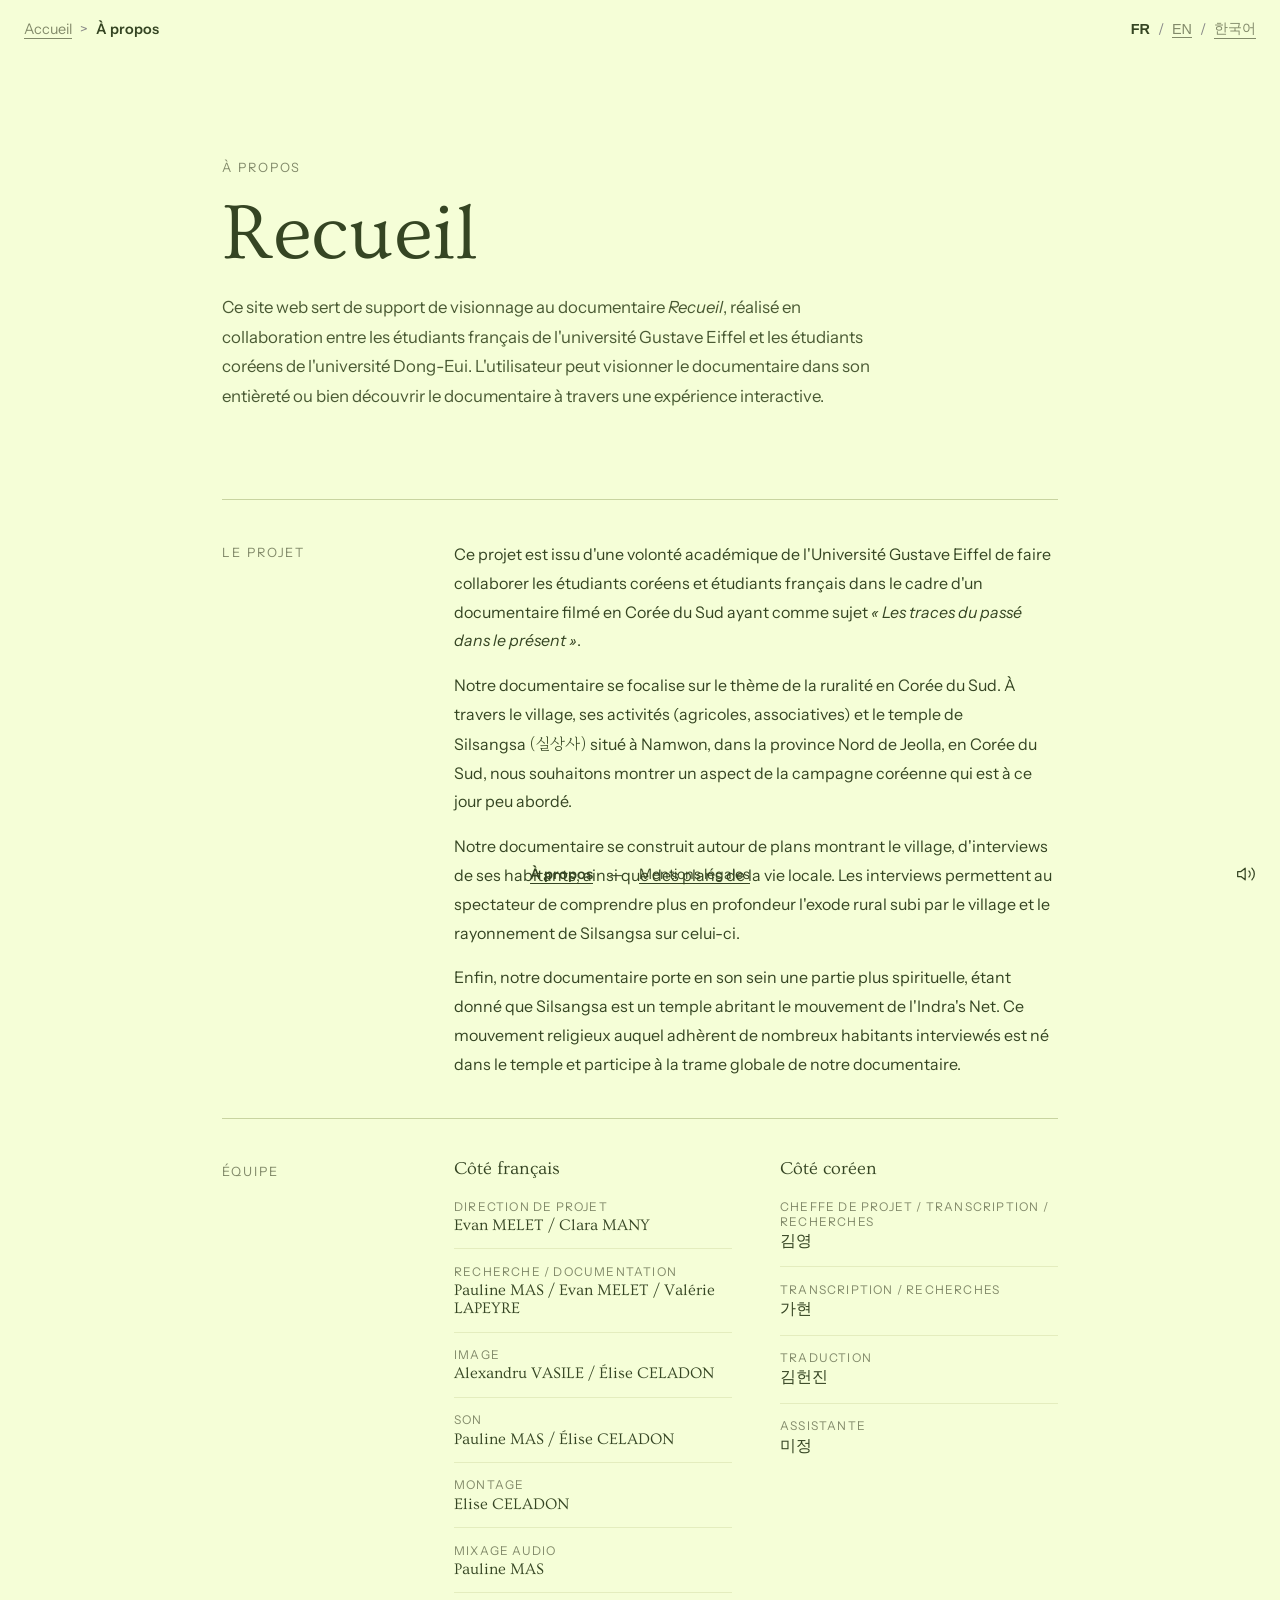
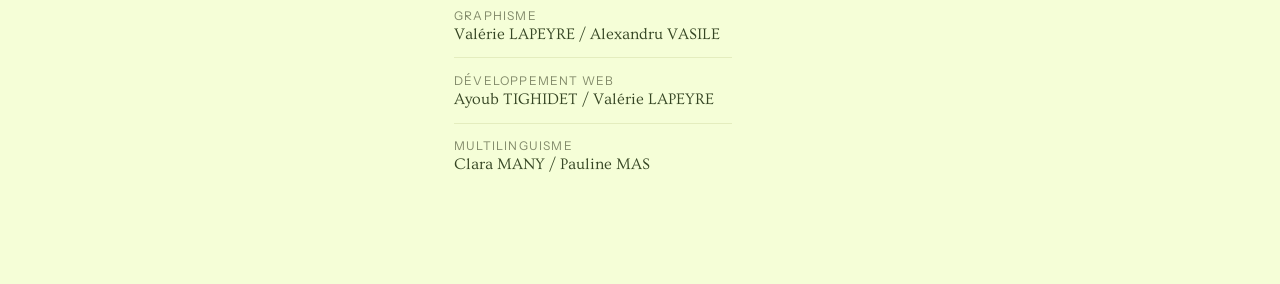
==== a-propos.html @ 7d7532be "la page a propos" ====
<!doctype html>
<html lang="fr">
  <head>
    <meta charset="UTF-8" />
    <meta name="viewport" content="width=device-width, initial-scale=1.0" />
    <link rel="preconnect" href="https://fonts.googleapis.com" />
    <link rel="preconnect" href="https://fonts.gstatic.com" crossorigin />
    <link
      href="https://fonts.googleapis.com/css2?family=Gowun+Batang&family=Instrument+Sans:ital,wght@0,400..700;1,400..700&family=Ovo&display=swap"
      rel="stylesheet"
    />
    <script src="script/script.js" defer></script>
    <link rel="stylesheet" href="styles/style.css" />
    <link rel="stylesheet" href="styles/top-fil.css" />
    <link rel="stylesheet" href="styles/a-propos.css" />
    <title>Recueil — À propos</title>
    <link rel="icon" type="image/x-icon" href="img/favicon.png" />
  </head>
  <body>
    <header>
      <nav class="fil">
        <a href="index.html" class="top-link">Accueil</a>
        <span>></span>
        <span class="actif top-link">À propos</span>
      </nav>
      <nav class="langues" aria-label="Choix de la langue">
        <button class="actif top-link langue" onclick="changerLangue('fr', this)">FR</button>
        <span>/</span>
        <button class="top-link langue" onclick="changerLangue('en', this)">EN</button>
        <span>/</span>
        <button class="top-link langue" onclick="changerLangue('kr', this)">한국어</button>
      </nav>
    </header>

    <main class="apropos-main">

      <!-- TITRE -->
      <section class="apropos-hero">
        <p class="apropos-label">À propos</p>
        <h1 class="apropos-title">Recueil</h1>
        <p class="apropos-subtitle">
          Ce site web sert de support de visionnage au documentaire <em>Recueil</em>, réalisé en collaboration entre les étudiants français de l'université Gustave Eiffel et les étudiants coréens de l'université Dong-Eui. L'utilisateur peut visionner le documentaire dans son entièreté ou bien découvrir le documentaire à travers une expérience interactive.
        </p>
      </section>

      <div class="apropos-divider"></div>

      <!-- LE PROJET -->
      <section class="apropos-section">
        <div class="apropos-section-label">Le projet</div>
        <div class="apropos-section-body">
          <p>
            Ce projet est issu d'une volonté académique de l'Université Gustave Eiffel de faire collaborer les étudiants coréens et étudiants français dans le cadre d'un documentaire filmé en Corée du Sud ayant comme sujet <em>«&nbsp;Les traces du passé dans le présent&nbsp;»</em>.
          </p>
          <p>
            Notre documentaire se focalise sur le thème de la ruralité en Corée du Sud. À travers le village, ses activités (agricoles, associatives) et le temple de Silsangsa&nbsp;<span class="hangul">(실상사)</span> situé à Namwon, dans la province Nord de Jeolla, en Corée du Sud, nous souhaitons montrer un aspect de la campagne coréenne qui est à ce jour peu abordé.
          </p>
          <p>
            Notre documentaire se construit autour de plans montrant le village, d'interviews de ses habitants, ainsi que des plans de la vie locale. Les interviews permettent au spectateur de comprendre plus en profondeur l'exode rural subi par le village et le rayonnement de Silsangsa sur celui-ci.
          </p>
          <p>
            Enfin, notre documentaire porte en son sein une partie plus spirituelle, étant donné que Silsangsa est un temple abritant le mouvement de l'Indra's Net. Ce mouvement religieux auquel adhèrent de nombreux habitants interviewés est né dans le temple et participe à la trame globale de notre documentaire.
          </p>
        </div>
      </section>

      <div class="apropos-divider"></div>

      <!-- ÉQUIPE -->
      <section class="apropos-section apropos-equipe">
        <div class="apropos-section-label">Équipe</div>
        <div class="apropos-equipe-cols">

          <!-- Côté français -->
          <div class="apropos-equipe-bloc">
            <h2 class="equipe-titre">Côté français</h2>
            <ul class="equipe-liste">
              <li>
                <span class="role">Direction de projet</span>
                <span class="noms">Evan MELET / Clara MANY</span>
              </li>
              <li>
                <span class="role">Recherche / Documentation</span>
                <span class="noms">Pauline MAS / Evan MELET / Valérie LAPEYRE</span>
              </li>
              <li>
                <span class="role">Image</span>
                <span class="noms">Alexandru VASILE / Élise CELADON</span>
              </li>
              <li>
                <span class="role">Son</span>
                <span class="noms">Pauline MAS / Élise CELADON</span>
              </li>
              <li>
                <span class="role">Montage</span>
                <span class="noms">Elise CELADON</span>
              </li>
              <li>
                <span class="role">Mixage audio</span>
                <span class="noms">Pauline MAS</span>
              </li>
              <li>
                <span class="role">Graphisme</span>
                <span class="noms">Valérie LAPEYRE / Alexandru VASILE</span>
              </li>
              <li>
                <span class="role">Développement Web</span>
                <span class="noms">Ayoub TIGHIDET / Valérie LAPEYRE</span>
              </li>
              <li>
                <span class="role">Multilinguisme</span>
                <span class="noms">Clara MANY / Pauline MAS</span>
              </li>
            </ul>
          </div>

          <!-- Côté coréen -->
          <div class="apropos-equipe-bloc">
            <h2 class="equipe-titre">Côté coréen</h2>
            <ul class="equipe-liste">
              <li>
                <span class="role">Cheffe de projet / transcription / recherches</span>
                <span class="noms hangul">김영</span>
              </li>
              <li>
                <span class="role">Transcription / recherches</span>
                <span class="noms hangul">가현</span>
              </li>
              <li>
                <span class="role">Traduction</span>
                <span class="noms hangul">김헌진</span>
              </li>
              <li>
                <span class="role">Assistante</span>
                <span class="noms hangul">미정</span>
              </li>
            </ul>
          </div>

        </div>
      </section>

    </main>

    <footer>
      <a href="a-propos.html" class="link actif">À propos</a>
      <span>—</span>
      <a href="mentions-legales.html" class="link">Mentions légales</a>
      <button class="son" id="btnSon" aria-label="Couper le son">
        <svg class="icon-son-on" width="20" height="20" viewBox="0 0 24 24" fill="none" stroke="#354523" stroke-width="1.5" stroke-linecap="round" stroke-linejoin="round">
          <polygon points="11 5 6 9 2 9 2 15 6 15 11 19 11 5" />
          <path d="M19.07 4.93a10 10 0 0 1 0 14.14" />
          <path d="M15.54 8.46a5 5 0 0 1 0 7.07" />
        </svg>
        <svg class="icon-son-off" width="20" height="20" viewBox="0 0 24 24" fill="none" stroke="#354523" stroke-width="1.5" stroke-linecap="round" stroke-linejoin="round">
          <polygon points="11 5 6 9 2 9 2 15 6 15 11 19 11 5" />
          <line x1="23" y1="9" x2="17" y2="15" />
          <line x1="17" y1="9" x2="23" y2="15" />
        </svg>
      </button>
    </footer>
  </body>
</html>
---- styles/style.css ----
*,
*::before,
*::after {
  box-sizing: border-box;
}

html {
  margin: 0;
  padding: 0;
}

body,
h1,
h2,
h3,
h4,
h5,
p,
a {
  margin: 0;
}

h1,
h2,
h3,
h4,
h5 {
  font-family: "Ovo", serif;
}

h1.coreen {
  font-family: "Gowun Batang", serif;
  line-height: 1.2;
}

.coreen {
  word-break: keep-all;
}

button {
  background-color: inherit;
  border: inherit;
  padding: inherit;
  margin: inherit;
}

body {
  background-color: #f5fed7;
  color: #354523;
  font-family: "Instrument Sans", sans-serif;
}

.link {
  position: relative;
}

header span,
.top-link {
  font-size: 0.9rem;
}

.actif {
  font-weight: 600;
}

.link,
.top-link:not(.actif) {
  cursor: pointer;
}

.link::before,
.top-link::before {
  content: "";
  width: 100%;
  height: 1px;
  position: absolute;
  background-color: #828a6a;
  bottom: -1px;
  display: block;
  right: 0;
  transition: all 0.2s ease-out;
}

.link:hover::before,
.top-link:hover::before {
  width: 0%;
  transition: all 0.2s ease-out;
}

.top-link.actif::before {
  opacity: 0;
}

footer .link::before {
  background-color: #354523;
}

/* ── HEADER ── */
header {
  position: fixed;
  top: 0;
  width: 100%;
  display: flex;
  justify-content: flex-end;
  align-items: center;
  padding: 1.2rem 1.5rem;
}

header nav {
  display: flex;
  align-items: center;
  gap: 0.5rem;
}

.top-link {
  color: #828a6a;
  text-decoration: none;
  position: relative;
  font-size: 0.9rem;
}

.top-link.actif,
.top-link:hover {
  color: #354523;
  transition: all 0.2s ease-out;
}

.header .top-link.actif::before {
  opacity: 0;
  transition: all 0.2s ease-out;
}

.header .top-link:not(.actif)::before {
  opacity: 1;
  transition: all 0.2s ease-out;
}

header nav span {
  color: #888888;
}

a {
  font-family: "Instrument Sans", sans-serif;
  font-weight: 400;
  font-size: 1rem;
  text-decoration: none;
  color: inherit;
}

a.btn {
  /* border: 1px solid #354523; */
  font-size: calc(20 / 16 * 1rem);
  border-radius: 999px;
  padding: 1rem 2rem;
  background-color: #354523;
  color: #f5f2d6;
  transition: all 0.2s ease-out;
}

a.btn:hover {
  background-color: #212c16;
  transition: all 0.2s ease-out;
}

/* ── FOOTER ── */
footer {
  position: fixed;
  bottom: 0;
  width: 100%;
  color: #354523;
  display: flex;
  justify-content: center;
  align-items: center;
  gap: 1rem;
  padding: 1rem 1.5rem;
}

footer a {
  font-family: "Instrument Sans", sans-serif;
  font-weight: 400;
  font-size: 0.9rem;
}

.son {
  background: none;
  background-color: transparent;
  border: none;
  cursor: pointer;
  padding: 0;
  margin: 0;
  display: flex;
  align-items: center;
  outline: none;
  appearance: none;
  -webkit-appearance: none;
  box-shadow: none;
  position: absolute;
  bottom: 1rem;
  right: 1.5rem;
}

/* Par défaut : son ON visible, son OFF caché */
.icon-son-on {
  display: block;
}

.icon-son-off {
  display: none;
}

/* Quand muted : son ON caché, son OFF visible */
.son.muted .icon-son-on {
  display: none;
}

.son.muted .icon-son-off {
  display: block;
}
---- styles/top-fil.css ----
header {
  z-index: 10;
  display: flex;
  justify-content: space-between;
}

header nav {
  display: flex;
  align-items: center;
  gap: 0.5rem;
}
---- styles/a-propos.css ----
/* ── À PROPOS ── */
.apropos-main {
  padding-top: 8rem; /* augmente le padding-top existant */
}

.apropos-main {
  padding-top: 6rem;
  padding-bottom: 6rem;
  max-width: 900px;
  margin: 0 auto;
  padding-left: 2rem;
  padding-right: 2rem;
  display: flex;
  flex-direction: column;
  gap: 0;
}

/* Hero */
.apropos-hero {
  padding: 4rem 0 3rem;
  display: flex;
  flex-direction: column;
  gap: 1.2rem;
}

.apropos-label {
  font-size: 0.8rem;
  text-transform: uppercase;
  letter-spacing: 0.15em;
  color: #828a6a;
  font-family: "Instrument Sans", sans-serif;
}

.apropos-title {
  font-family: "Ovo", serif;
  font-weight: 400;
  font-size: 5rem;
  color: #354523;
  line-height: 1;
  margin: 0;
}

.apropos-subtitle {
  font-size: 1.05rem;
  line-height: 1.75;
  color: #4a5a34;
  max-width: 680px;
}

/* Divider */
.apropos-divider {
  width: 100%;
  height: 1px;
  background-color: #c8d4a0;
  margin: 2.5rem 0;
}

/* Sections */
.apropos-section {
  display: grid;
  grid-template-columns: 200px 1fr;
  gap: 2rem;
  align-items: start;
}

.apropos-section-label {
  font-size: 0.8rem;
  text-transform: uppercase;
  letter-spacing: 0.15em;
  color: #828a6a;
  font-family: "Instrument Sans", sans-serif;
  padding-top: 0.3rem;
  position: sticky;
  top: 5rem;
}

.apropos-section-body {
  display: flex;
  flex-direction: column;
  gap: 1rem;
}

.apropos-section-body p {
  font-size: 1rem;
  line-height: 1.8;
  color: #354523;
}

.hangul {
  font-family: "Gowun Batang", serif;
}

/* Équipe */
.apropos-equipe .apropos-equipe-cols {
  display: grid;
  grid-template-columns: 1fr 1fr;
  gap: 3rem;
}

.equipe-titre {
  font-family: "Ovo", serif;
  font-weight: 400;
  font-size: 1.1rem;
  color: #354523;
  margin-bottom: 1.2rem;
}

.equipe-liste {
  list-style: none;
  padding: 0;
  margin: 0;
  display: flex;
  flex-direction: column;
  gap: 0.9rem;
}

.equipe-liste li {
  display: flex;
  flex-direction: column;
  gap: 0.15rem;
  padding-bottom: 0.9rem;
  border-bottom: 1px solid #e4edbe;
}

.equipe-liste li:last-child {
  border-bottom: none;
}

.role {
  font-size: 0.75rem;
  text-transform: uppercase;
  letter-spacing: 0.1em;
  color: #828a6a;
}

.noms {
  font-size: 1rem;
  color: #354523;
  font-family: "Ovo", serif;
}

/* Responsive */
@media (max-width: 700px) {
  .apropos-section {
    grid-template-columns: 1fr;
    gap: 1rem;
  }

  .apropos-section-label {
    position: static;
  }

  .apropos-equipe .apropos-equipe-cols {
    grid-template-columns: 1fr;
    gap: 2rem;
  }

  .apropos-title {
    font-size: 3.5rem;
  }
}
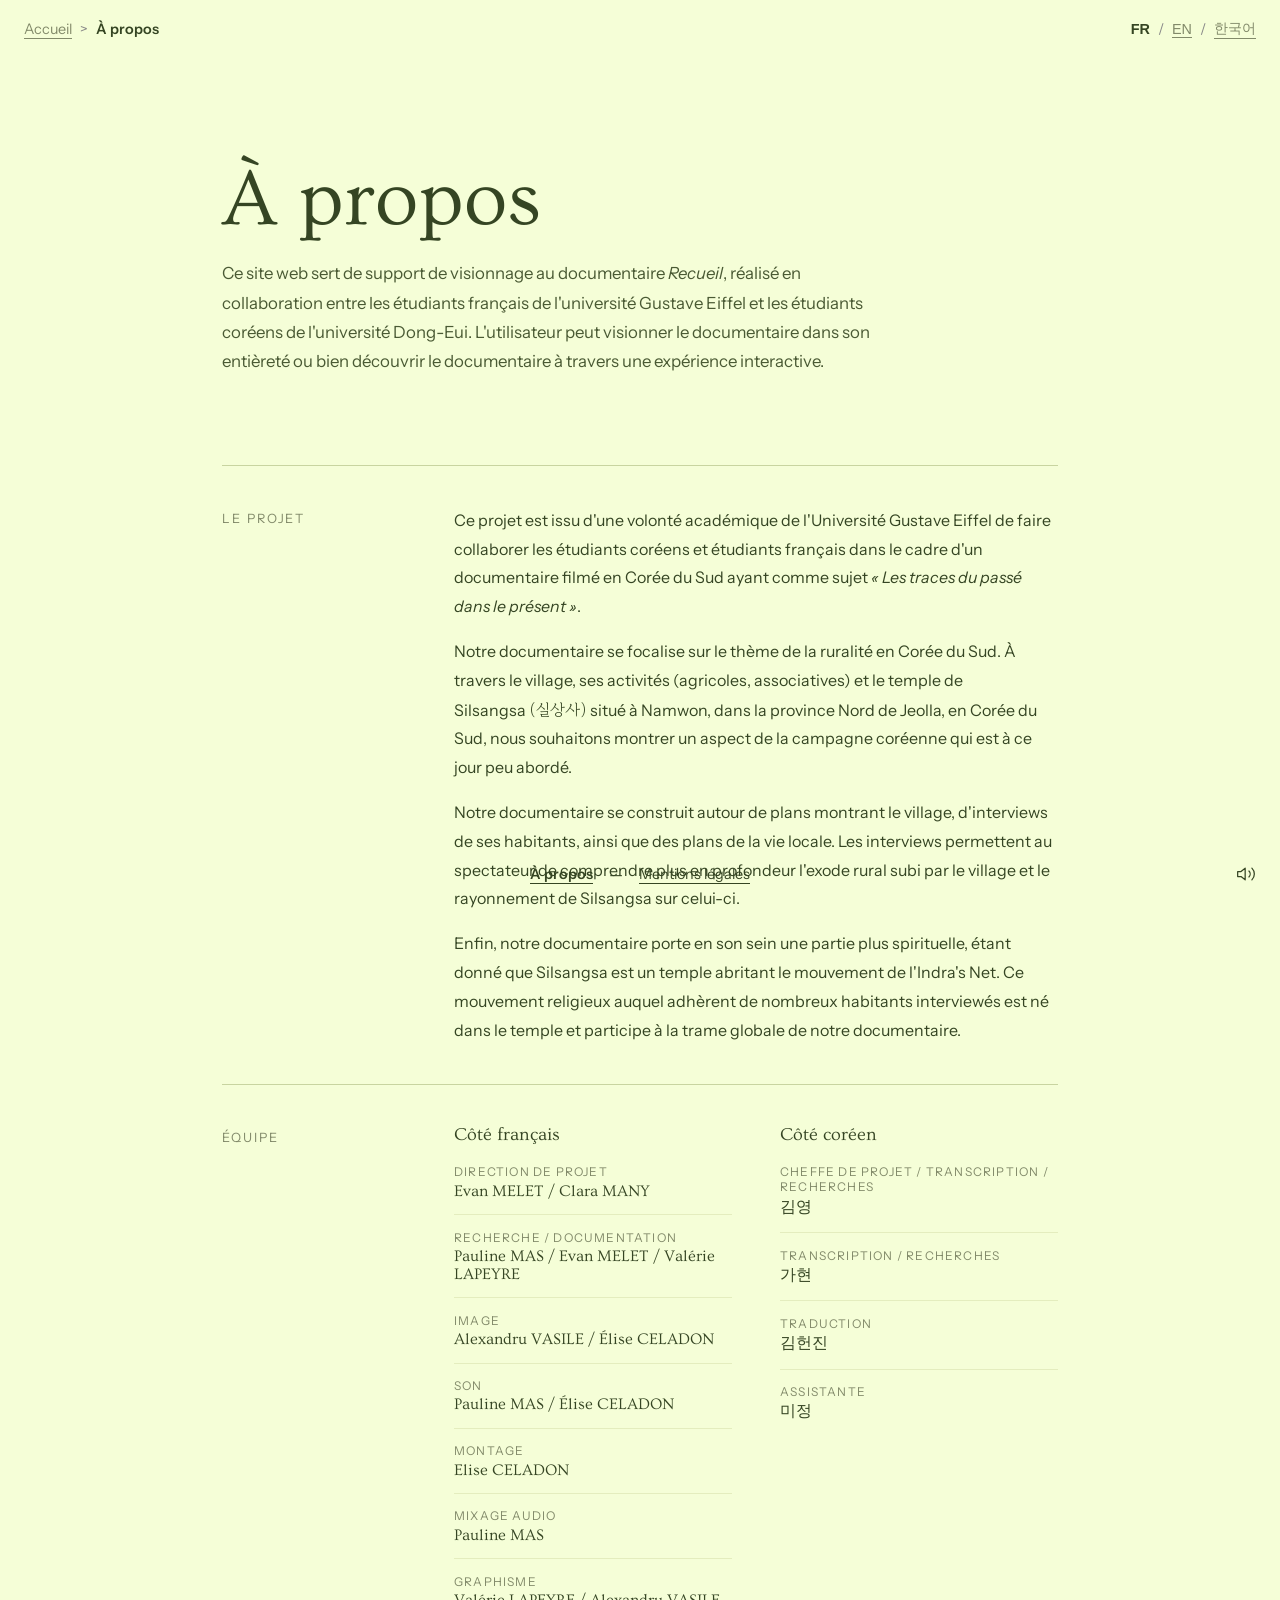
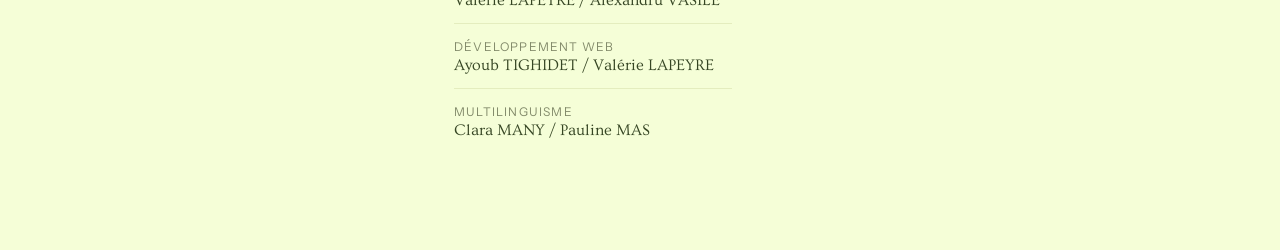
==== commit bddde536: "fix de la page a propos" ====
--- a/a-propos.html
+++ b/a-propos.html
@@ -36,8 +36,7 @@
 
       <!-- TITRE -->
       <section class="apropos-hero">
-        <p class="apropos-label">À propos</p>
-        <h1 class="apropos-title">Recueil</h1>
+        <h1 class="apropos-title">À propos</h1>
         <p class="apropos-subtitle">
           Ce site web sert de support de visionnage au documentaire <em>Recueil</em>, réalisé en collaboration entre les étudiants français de l'université Gustave Eiffel et les étudiants coréens de l'université Dong-Eui. L'utilisateur peut visionner le documentaire dans son entièreté ou bien découvrir le documentaire à travers une expérience interactive.
         </p>
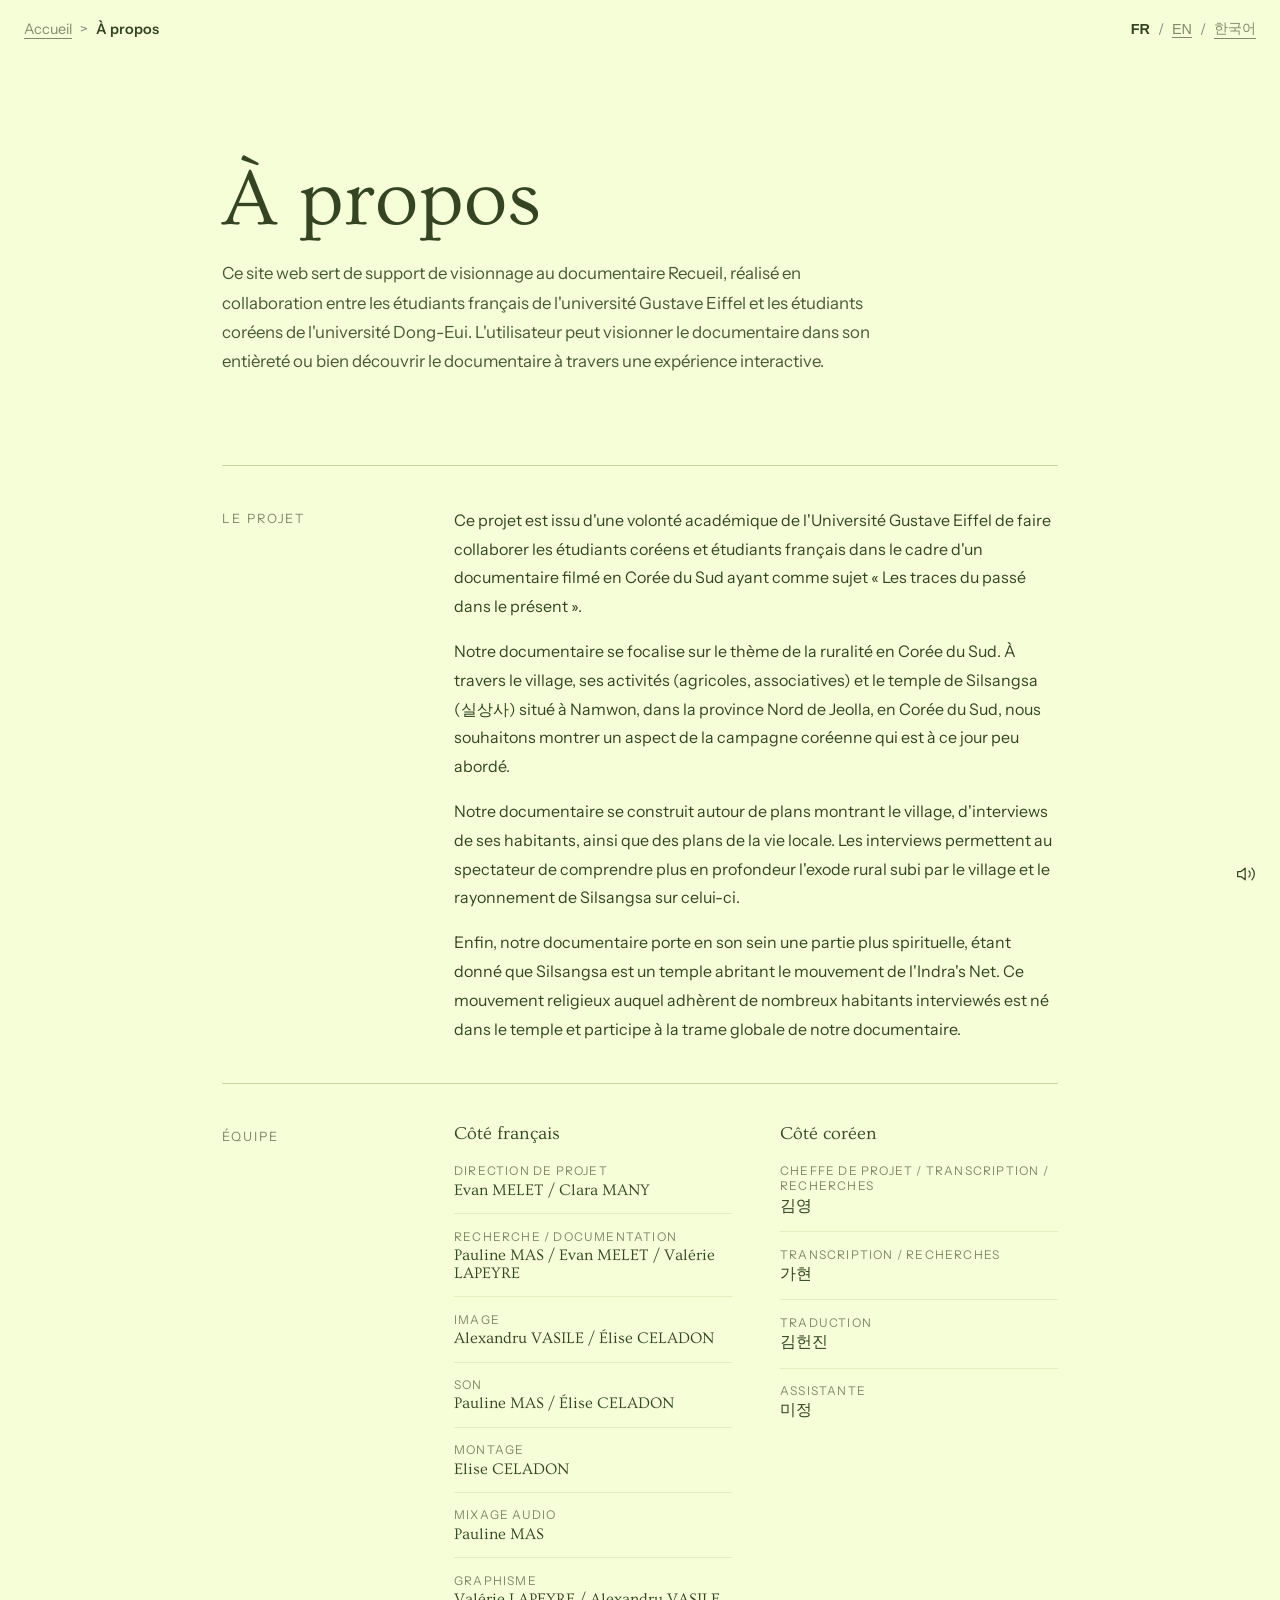
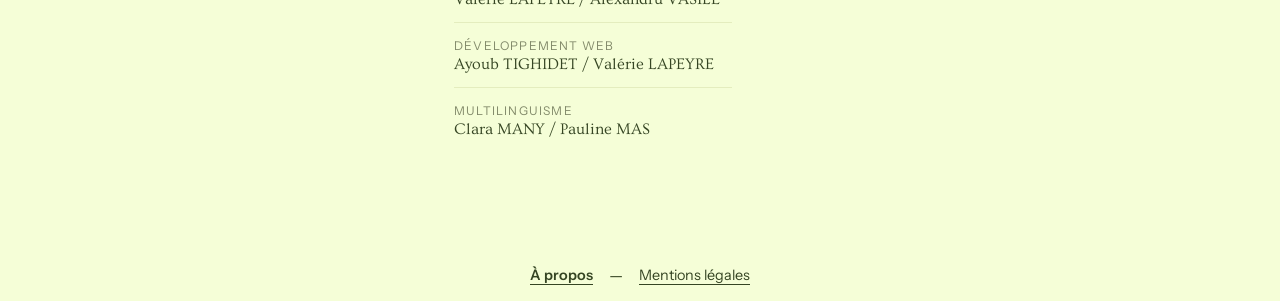
==== commit 462bf2be: "fix de la traduction" ====
--- a/a-propos.html
+++ b/a-propos.html
@@ -13,15 +13,15 @@
     <link rel="stylesheet" href="styles/style.css" />
     <link rel="stylesheet" href="styles/top-fil.css" />
     <link rel="stylesheet" href="styles/a-propos.css" />
-    <title>Recueil — À propos</title>
+    <title data-traduction="title">Recueil — À propos</title>
     <link rel="icon" type="image/x-icon" href="img/favicon.png" />
   </head>
   <body>
     <header>
       <nav class="fil">
-        <a href="index.html" class="top-link">Accueil</a>
+        <a href="index.html" data-traduction="link-home" class="top-link">Accueil</a>
         <span>></span>
-        <span class="actif top-link">À propos</span>
+        <span data-traduction="about-fil" class="actif top-link">À propos</span>
       </nav>
       <nav class="langues" aria-label="Choix de la langue">
         <button class="actif top-link langue" onclick="changerLangue('fr', this)">FR</button>
@@ -36,8 +36,8 @@
 
       <!-- TITRE -->
       <section class="apropos-hero">
-        <h1 class="apropos-title">À propos</h1>
-        <p class="apropos-subtitle">
+        <h1 class="apropos-title" data-traduction="h1">À propos</h1>
+        <p class="apropos-subtitle" data-traduction="subtitle">
           Ce site web sert de support de visionnage au documentaire <em>Recueil</em>, réalisé en collaboration entre les étudiants français de l'université Gustave Eiffel et les étudiants coréens de l'université Dong-Eui. L'utilisateur peut visionner le documentaire dans son entièreté ou bien découvrir le documentaire à travers une expérience interactive.
         </p>
       </section>
@@ -46,18 +46,18 @@
 
       <!-- LE PROJET -->
       <section class="apropos-section">
-        <div class="apropos-section-label">Le projet</div>
+        <div class="apropos-section-label" data-traduction="label-projet">Le projet</div>
         <div class="apropos-section-body">
-          <p>
+          <p data-traduction="projet-p1">
             Ce projet est issu d'une volonté académique de l'Université Gustave Eiffel de faire collaborer les étudiants coréens et étudiants français dans le cadre d'un documentaire filmé en Corée du Sud ayant comme sujet <em>«&nbsp;Les traces du passé dans le présent&nbsp;»</em>.
           </p>
-          <p>
+          <p data-traduction="projet-p2">
             Notre documentaire se focalise sur le thème de la ruralité en Corée du Sud. À travers le village, ses activités (agricoles, associatives) et le temple de Silsangsa&nbsp;<span class="hangul">(실상사)</span> situé à Namwon, dans la province Nord de Jeolla, en Corée du Sud, nous souhaitons montrer un aspect de la campagne coréenne qui est à ce jour peu abordé.
           </p>
-          <p>
+          <p data-traduction="projet-p3">
             Notre documentaire se construit autour de plans montrant le village, d'interviews de ses habitants, ainsi que des plans de la vie locale. Les interviews permettent au spectateur de comprendre plus en profondeur l'exode rural subi par le village et le rayonnement de Silsangsa sur celui-ci.
           </p>
-          <p>
+          <p data-traduction="projet-p4">
             Enfin, notre documentaire porte en son sein une partie plus spirituelle, étant donné que Silsangsa est un temple abritant le mouvement de l'Indra's Net. Ce mouvement religieux auquel adhèrent de nombreux habitants interviewés est né dans le temple et participe à la trame globale de notre documentaire.
           </p>
         </div>
@@ -67,47 +67,47 @@
 
       <!-- ÉQUIPE -->
       <section class="apropos-section apropos-equipe">
-        <div class="apropos-section-label">Équipe</div>
+        <div class="apropos-section-label" data-traduction="label-equipe">Équipe</div>
         <div class="apropos-equipe-cols">
 
           <!-- Côté français -->
           <div class="apropos-equipe-bloc">
-            <h2 class="equipe-titre">Côté français</h2>
+            <h2 class="equipe-titre" data-traduction="equipe-fr-titre">Côté français</h2>
             <ul class="equipe-liste">
               <li>
-                <span class="role">Direction de projet</span>
+                <span class="role" data-traduction="role-direction">Direction de projet</span>
                 <span class="noms">Evan MELET / Clara MANY</span>
               </li>
               <li>
-                <span class="role">Recherche / Documentation</span>
+                <span class="role" data-traduction="role-recherche">Recherche / Documentation</span>
                 <span class="noms">Pauline MAS / Evan MELET / Valérie LAPEYRE</span>
               </li>
               <li>
-                <span class="role">Image</span>
+                <span class="role" data-traduction="role-image">Image</span>
                 <span class="noms">Alexandru VASILE / Élise CELADON</span>
               </li>
               <li>
-                <span class="role">Son</span>
+                <span class="role" data-traduction="role-son">Son</span>
                 <span class="noms">Pauline MAS / Élise CELADON</span>
               </li>
               <li>
-                <span class="role">Montage</span>
+                <span class="role" data-traduction="role-montage">Montage</span>
                 <span class="noms">Elise CELADON</span>
               </li>
               <li>
-                <span class="role">Mixage audio</span>
+                <span class="role" data-traduction="role-mixage">Mixage audio</span>
                 <span class="noms">Pauline MAS</span>
               </li>
               <li>
-                <span class="role">Graphisme</span>
+                <span class="role" data-traduction="role-graphisme">Graphisme</span>
                 <span class="noms">Valérie LAPEYRE / Alexandru VASILE</span>
               </li>
               <li>
-                <span class="role">Développement Web</span>
+                <span class="role" data-traduction="role-dev">Développement Web</span>
                 <span class="noms">Ayoub TIGHIDET / Valérie LAPEYRE</span>
               </li>
               <li>
-                <span class="role">Multilinguisme</span>
+                <span class="role" data-traduction="role-multilinguisme">Multilinguisme</span>
                 <span class="noms">Clara MANY / Pauline MAS</span>
               </li>
             </ul>
@@ -115,22 +115,22 @@
 
           <!-- Côté coréen -->
           <div class="apropos-equipe-bloc">
-            <h2 class="equipe-titre">Côté coréen</h2>
+            <h2 class="equipe-titre" data-traduction="equipe-kr-titre">Côté coréen</h2>
             <ul class="equipe-liste">
               <li>
-                <span class="role">Cheffe de projet / transcription / recherches</span>
+                <span class="role" data-traduction="role-cheffe">Cheffe de projet / transcription / recherches</span>
                 <span class="noms hangul">김영</span>
               </li>
               <li>
-                <span class="role">Transcription / recherches</span>
+                <span class="role" data-traduction="role-transcription">Transcription / recherches</span>
                 <span class="noms hangul">가현</span>
               </li>
               <li>
-                <span class="role">Traduction</span>
+                <span class="role" data-traduction="role-traduction">Traduction</span>
                 <span class="noms hangul">김헌진</span>
               </li>
               <li>
-                <span class="role">Assistante</span>
+                <span class="role" data-traduction="role-assistante">Assistante</span>
                 <span class="noms hangul">미정</span>
               </li>
             </ul>
@@ -142,9 +142,9 @@
     </main>
 
     <footer>
-      <a href="a-propos.html" class="link actif">À propos</a>
+      <a href="a-propos.html" data-traduction="about" class="link actif">À propos</a>
       <span>—</span>
-      <a href="mentions-legales.html" class="link">Mentions légales</a>
+      <a href="mentions-legales.html" data-traduction="legal-notices" class="link">Mentions légales</a>
       <button class="son" id="btnSon" aria-label="Couper le son">
         <svg class="icon-son-on" width="20" height="20" viewBox="0 0 24 24" fill="none" stroke="#354523" stroke-width="1.5" stroke-linecap="round" stroke-linejoin="round">
           <polygon points="11 5 6 9 2 9 2 15 6 15 11 19 11 5" />
--- a/styles/style.css
+++ b/styles/style.css
@@ -194,7 +194,7 @@
   appearance: none;
   -webkit-appearance: none;
   box-shadow: none;
-  position: absolute;
+  position: fixed;
   bottom: 1rem;
   right: 1.5rem;
 }
--- a/styles/a-propos.css
+++ b/styles/a-propos.css
@@ -158,4 +158,10 @@
   .apropos-title {
     font-size: 3.5rem;
   }
-}+}
+
+/* Footer toujours en bas de page */
+footer {
+  position: initial;
+}
+
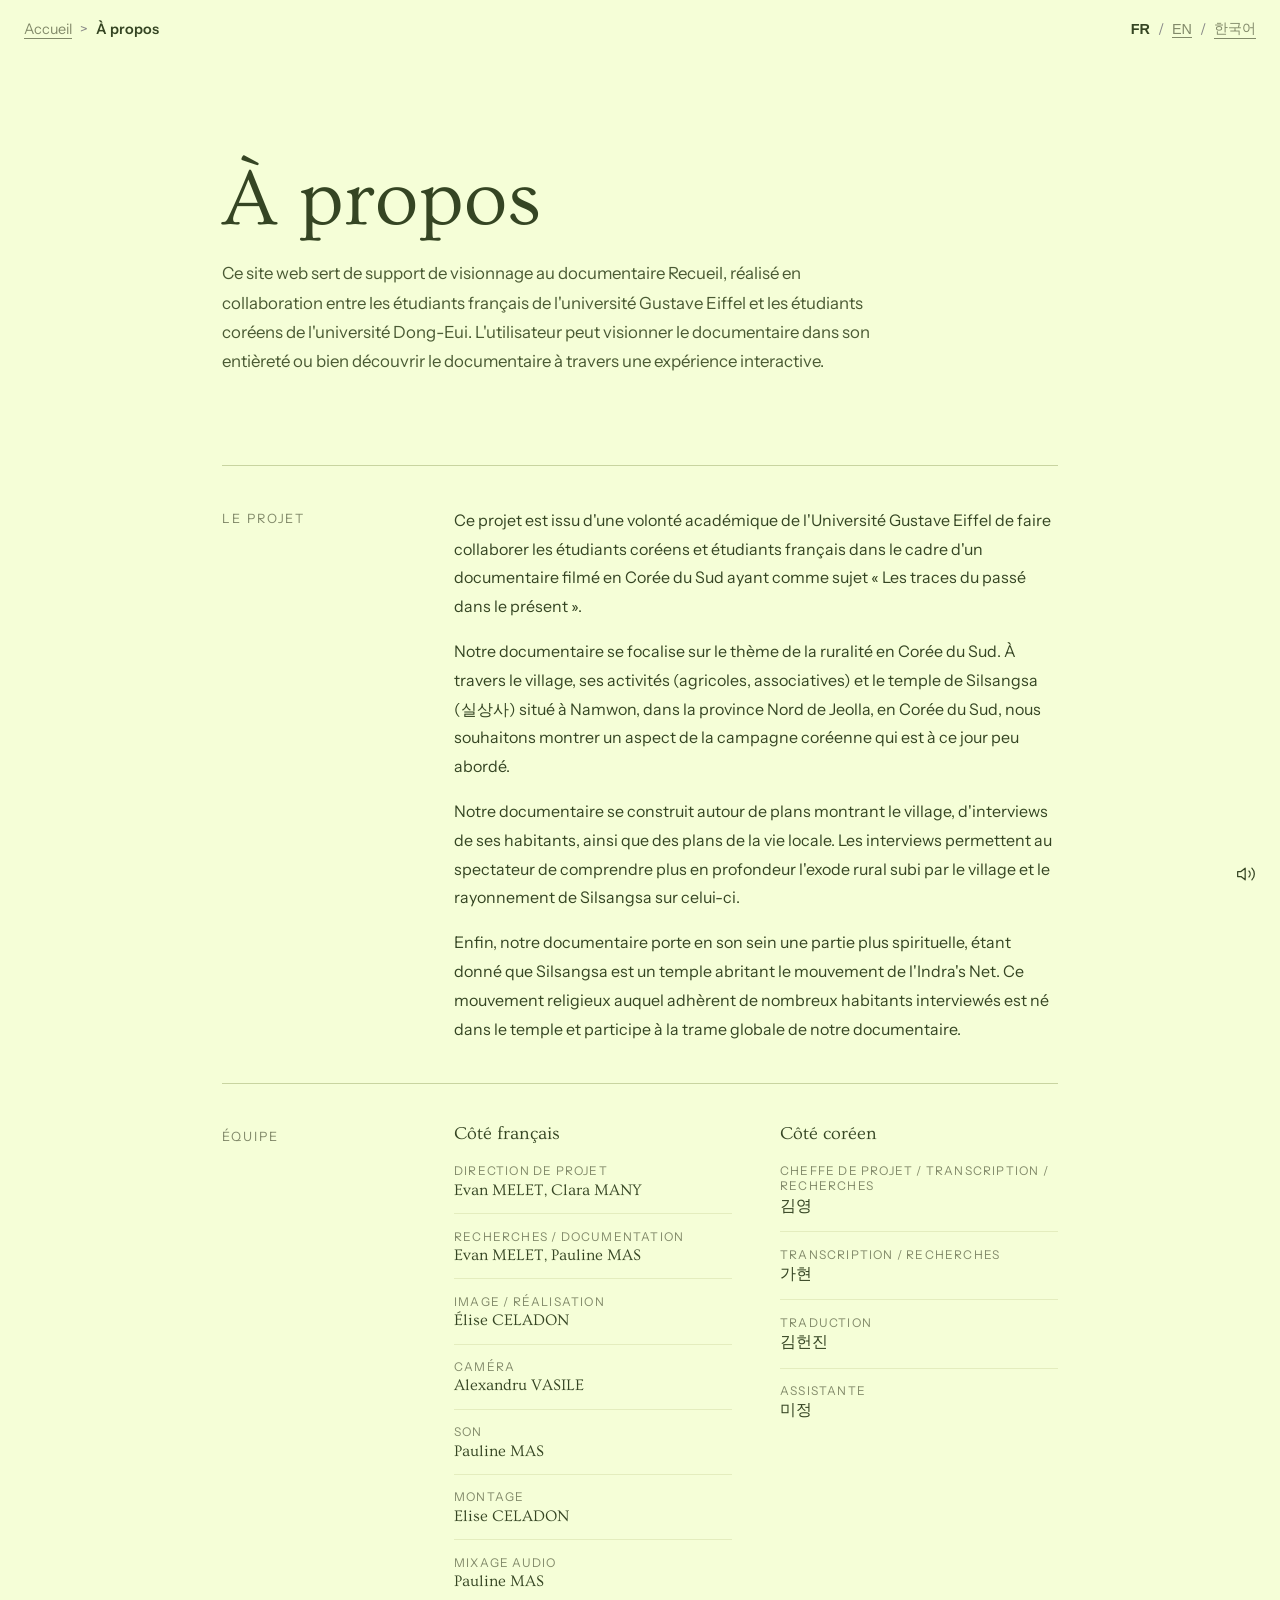
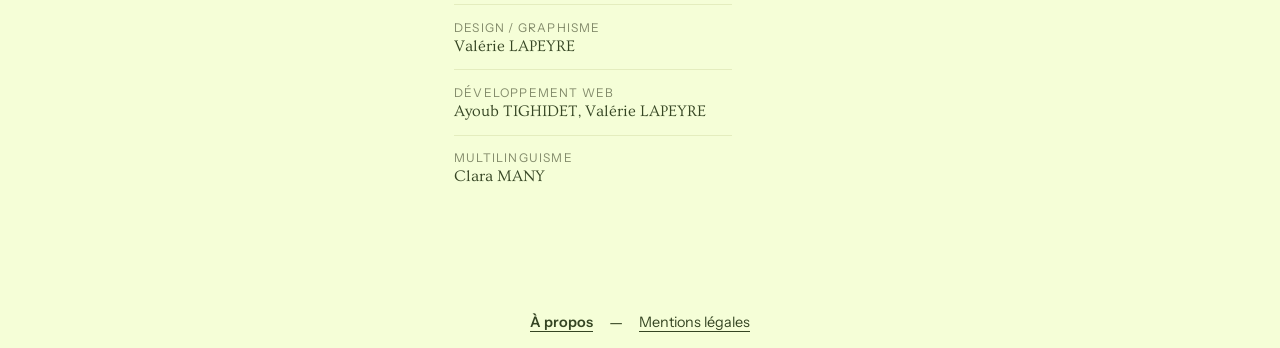
==== commit e2617895: "update style" ====
--- a/a-propos.html
+++ b/a-propos.html
@@ -19,26 +19,41 @@
   <body>
     <header>
       <nav class="fil">
-        <a href="index.html" data-traduction="link-home" class="top-link">Accueil</a>
+        <a href="index.html" data-traduction="link-home" class="top-link"
+          >Accueil</a
+        >
         <span>></span>
         <span data-traduction="about-fil" class="actif top-link">À propos</span>
       </nav>
       <nav class="langues" aria-label="Choix de la langue">
-        <button class="actif top-link langue" onclick="changerLangue('fr', this)">FR</button>
+        <button
+          class="actif top-link langue"
+          onclick="changerLangue('fr', this)"
+        >
+          FR
+        </button>
         <span>/</span>
-        <button class="top-link langue" onclick="changerLangue('en', this)">EN</button>
+        <button class="top-link langue" onclick="changerLangue('en', this)">
+          EN
+        </button>
         <span>/</span>
-        <button class="top-link langue" onclick="changerLangue('kr', this)">한국어</button>
+        <button class="top-link langue" onclick="changerLangue('kr', this)">
+          한국어
+        </button>
       </nav>
     </header>
 
     <main class="apropos-main">
-
       <!-- TITRE -->
       <section class="apropos-hero">
         <h1 class="apropos-title" data-traduction="h1">À propos</h1>
         <p class="apropos-subtitle" data-traduction="subtitle">
-          Ce site web sert de support de visionnage au documentaire <em>Recueil</em>, réalisé en collaboration entre les étudiants français de l'université Gustave Eiffel et les étudiants coréens de l'université Dong-Eui. L'utilisateur peut visionner le documentaire dans son entièreté ou bien découvrir le documentaire à travers une expérience interactive.
+          Ce site web sert de support de visionnage au documentaire
+          <em>Recueil</em>, réalisé en collaboration entre les étudiants
+          français de l'université Gustave Eiffel et les étudiants coréens de
+          l'université Dong-Eui. L'utilisateur peut visionner le documentaire
+          dans son entièreté ou bien découvrir le documentaire à travers une
+          expérience interactive.
         </p>
       </section>
 
@@ -46,19 +61,40 @@
 
       <!-- LE PROJET -->
       <section class="apropos-section">
-        <div class="apropos-section-label" data-traduction="label-projet">Le projet</div>
+        <div class="apropos-section-label" data-traduction="label-projet">
+          Le projet
+        </div>
         <div class="apropos-section-body">
           <p data-traduction="projet-p1">
-            Ce projet est issu d'une volonté académique de l'Université Gustave Eiffel de faire collaborer les étudiants coréens et étudiants français dans le cadre d'un documentaire filmé en Corée du Sud ayant comme sujet <em>«&nbsp;Les traces du passé dans le présent&nbsp;»</em>.
+            Ce projet est issu d'une volonté académique de l'Université Gustave
+            Eiffel de faire collaborer les étudiants coréens et étudiants
+            français dans le cadre d'un documentaire filmé en Corée du Sud ayant
+            comme sujet
+            <em>«&nbsp;Les traces du passé dans le présent&nbsp;»</em>.
           </p>
           <p data-traduction="projet-p2">
-            Notre documentaire se focalise sur le thème de la ruralité en Corée du Sud. À travers le village, ses activités (agricoles, associatives) et le temple de Silsangsa&nbsp;<span class="hangul">(실상사)</span> situé à Namwon, dans la province Nord de Jeolla, en Corée du Sud, nous souhaitons montrer un aspect de la campagne coréenne qui est à ce jour peu abordé.
+            Notre documentaire se focalise sur le thème de la ruralité en Corée
+            du Sud. À travers le village, ses activités (agricoles,
+            associatives) et le temple de Silsangsa&nbsp;<span class="hangul"
+              >(실상사)</span
+            >
+            situé à Namwon, dans la province Nord de Jeolla, en Corée du Sud,
+            nous souhaitons montrer un aspect de la campagne coréenne qui est à
+            ce jour peu abordé.
           </p>
           <p data-traduction="projet-p3">
-            Notre documentaire se construit autour de plans montrant le village, d'interviews de ses habitants, ainsi que des plans de la vie locale. Les interviews permettent au spectateur de comprendre plus en profondeur l'exode rural subi par le village et le rayonnement de Silsangsa sur celui-ci.
+            Notre documentaire se construit autour de plans montrant le village,
+            d'interviews de ses habitants, ainsi que des plans de la vie locale.
+            Les interviews permettent au spectateur de comprendre plus en
+            profondeur l'exode rural subi par le village et le rayonnement de
+            Silsangsa sur celui-ci.
           </p>
           <p data-traduction="projet-p4">
-            Enfin, notre documentaire porte en son sein une partie plus spirituelle, étant donné que Silsangsa est un temple abritant le mouvement de l'Indra's Net. Ce mouvement religieux auquel adhèrent de nombreux habitants interviewés est né dans le temple et participe à la trame globale de notre documentaire.
+            Enfin, notre documentaire porte en son sein une partie plus
+            spirituelle, étant donné que Silsangsa est un temple abritant le
+            mouvement de l'Indra's Net. Ce mouvement religieux auquel adhèrent
+            de nombreux habitants interviewés est né dans le temple et participe
+            à la trame globale de notre documentaire.
           </p>
         </div>
       </section>
@@ -67,91 +103,147 @@
 
       <!-- ÉQUIPE -->
       <section class="apropos-section apropos-equipe">
-        <div class="apropos-section-label" data-traduction="label-equipe">Équipe</div>
+        <div class="apropos-section-label" data-traduction="label-equipe">
+          Équipe
+        </div>
         <div class="apropos-equipe-cols">
-
           <!-- Côté français -->
           <div class="apropos-equipe-bloc">
-            <h2 class="equipe-titre" data-traduction="equipe-fr-titre">Côté français</h2>
+            <h2 class="equipe-titre" data-traduction="equipe-fr-titre">
+              Côté français
+            </h2>
             <ul class="equipe-liste">
               <li>
-                <span class="role" data-traduction="role-direction">Direction de projet</span>
-                <span class="noms">Evan MELET / Clara MANY</span>
-              </li>
-              <li>
-                <span class="role" data-traduction="role-recherche">Recherche / Documentation</span>
-                <span class="noms">Pauline MAS / Evan MELET / Valérie LAPEYRE</span>
-              </li>
-              <li>
-                <span class="role" data-traduction="role-image">Image</span>
-                <span class="noms">Alexandru VASILE / Élise CELADON</span>
-              </li>
-              <li>
-                <span class="role" data-traduction="role-son">Son</span>
-                <span class="noms">Pauline MAS / Élise CELADON</span>
+                <span class="role" data-traduction="role-direction"
+                  >Direction de projet</span
+                >
+                <span class="noms">Evan MELET, Clara MANY</span>
+              </li>
+              <li>
+                <span class="role" data-traduction="role-recherche"
+                  >Recherches / Documentation</span
+                >
+                <span class="noms">Evan MELET, Pauline MAS</span>
+              </li>
+              <li>
+                <span class="role" data-traduction="role-image"
+                  >Image et réalisation</span
+                >
+                <span class="noms">Élise CELADON</span>
+              </li>
+              <li>
+                <span class="role" data-traduction="role-camera">Caméra</span>
+                <span class="noms">Alexandru VASILE</span>
+              </li>
+              <li>
+                <span class="role" data-traduction="role-son">Prise son</span>
+                <span class="noms">Pauline MAS</span>
               </li>
               <li>
                 <span class="role" data-traduction="role-montage">Montage</span>
                 <span class="noms">Elise CELADON</span>
               </li>
               <li>
-                <span class="role" data-traduction="role-mixage">Mixage audio</span>
+                <span class="role" data-traduction="role-mixage"
+                  >Mixage audio</span
+                >
                 <span class="noms">Pauline MAS</span>
               </li>
               <li>
-                <span class="role" data-traduction="role-graphisme">Graphisme</span>
-                <span class="noms">Valérie LAPEYRE / Alexandru VASILE</span>
-              </li>
-              <li>
-                <span class="role" data-traduction="role-dev">Développement Web</span>
-                <span class="noms">Ayoub TIGHIDET / Valérie LAPEYRE</span>
-              </li>
-              <li>
-                <span class="role" data-traduction="role-multilinguisme">Multilinguisme</span>
-                <span class="noms">Clara MANY / Pauline MAS</span>
+                <span class="role" data-traduction="role-graphisme"
+                  >Graphisme</span
+                >
+                <span class="noms">Valérie LAPEYRE</span>
+              </li>
+              <li>
+                <span class="role" data-traduction="role-dev"
+                  >Développement Web</span
+                >
+                <span class="noms">Ayoub TIGHIDET, Valérie LAPEYRE</span>
+              </li>
+              <li>
+                <span class="role" data-traduction="role-multilinguisme"
+                  >Multilinguisme</span
+                >
+                <span class="noms">Clara MANY</span>
               </li>
             </ul>
           </div>
 
           <!-- Côté coréen -->
           <div class="apropos-equipe-bloc">
-            <h2 class="equipe-titre" data-traduction="equipe-kr-titre">Côté coréen</h2>
+            <h2 class="equipe-titre" data-traduction="equipe-kr-titre">
+              Côté coréen
+            </h2>
             <ul class="equipe-liste">
               <li>
-                <span class="role" data-traduction="role-cheffe">Cheffe de projet / transcription / recherches</span>
+                <span class="role" data-traduction="role-cheffe"
+                  >Cheffe de projet / transcription / recherches</span
+                >
                 <span class="noms hangul">김영</span>
               </li>
               <li>
-                <span class="role" data-traduction="role-transcription">Transcription / recherches</span>
+                <span class="role" data-traduction="role-transcription"
+                  >Transcription / recherches</span
+                >
                 <span class="noms hangul">가현</span>
               </li>
               <li>
-                <span class="role" data-traduction="role-traduction">Traduction</span>
+                <span class="role" data-traduction="role-traduction"
+                  >Traduction</span
+                >
                 <span class="noms hangul">김헌진</span>
               </li>
               <li>
-                <span class="role" data-traduction="role-assistante">Assistante</span>
+                <span class="role" data-traduction="role-assistante"
+                  >Assistante</span
+                >
                 <span class="noms hangul">미정</span>
               </li>
             </ul>
           </div>
-
         </div>
       </section>
-
     </main>
 
     <footer>
-      <a href="a-propos.html" data-traduction="about" class="link actif">À propos</a>
+      <a href="a-propos.html" data-traduction="about" class="link actif"
+        >À propos</a
+      >
       <span>—</span>
-      <a href="mentions-legales.html" data-traduction="legal-notices" class="link">Mentions légales</a>
+      <a
+        href="mentions-legales.html"
+        data-traduction="legal-notices"
+        class="link"
+        >Mentions légales</a
+      >
       <button class="son" id="btnSon" aria-label="Couper le son">
-        <svg class="icon-son-on" width="20" height="20" viewBox="0 0 24 24" fill="none" stroke="#354523" stroke-width="1.5" stroke-linecap="round" stroke-linejoin="round">
+        <svg
+          class="icon-son-on"
+          width="20"
+          height="20"
+          viewBox="0 0 24 24"
+          fill="none"
+          stroke="#354523"
+          stroke-width="1.5"
+          stroke-linecap="round"
+          stroke-linejoin="round"
+        >
           <polygon points="11 5 6 9 2 9 2 15 6 15 11 19 11 5" />
           <path d="M19.07 4.93a10 10 0 0 1 0 14.14" />
           <path d="M15.54 8.46a5 5 0 0 1 0 7.07" />
         </svg>
-        <svg class="icon-son-off" width="20" height="20" viewBox="0 0 24 24" fill="none" stroke="#354523" stroke-width="1.5" stroke-linecap="round" stroke-linejoin="round">
+        <svg
+          class="icon-son-off"
+          width="20"
+          height="20"
+          viewBox="0 0 24 24"
+          fill="none"
+          stroke="#354523"
+          stroke-width="1.5"
+          stroke-linecap="round"
+          stroke-linejoin="round"
+        >
           <polygon points="11 5 6 9 2 9 2 15 6 15 11 19 11 5" />
           <line x1="23" y1="9" x2="17" y2="15" />
           <line x1="17" y1="9" x2="23" y2="15" />
@@ -159,4 +251,4 @@
       </button>
     </footer>
   </body>
-</html>+</html>
